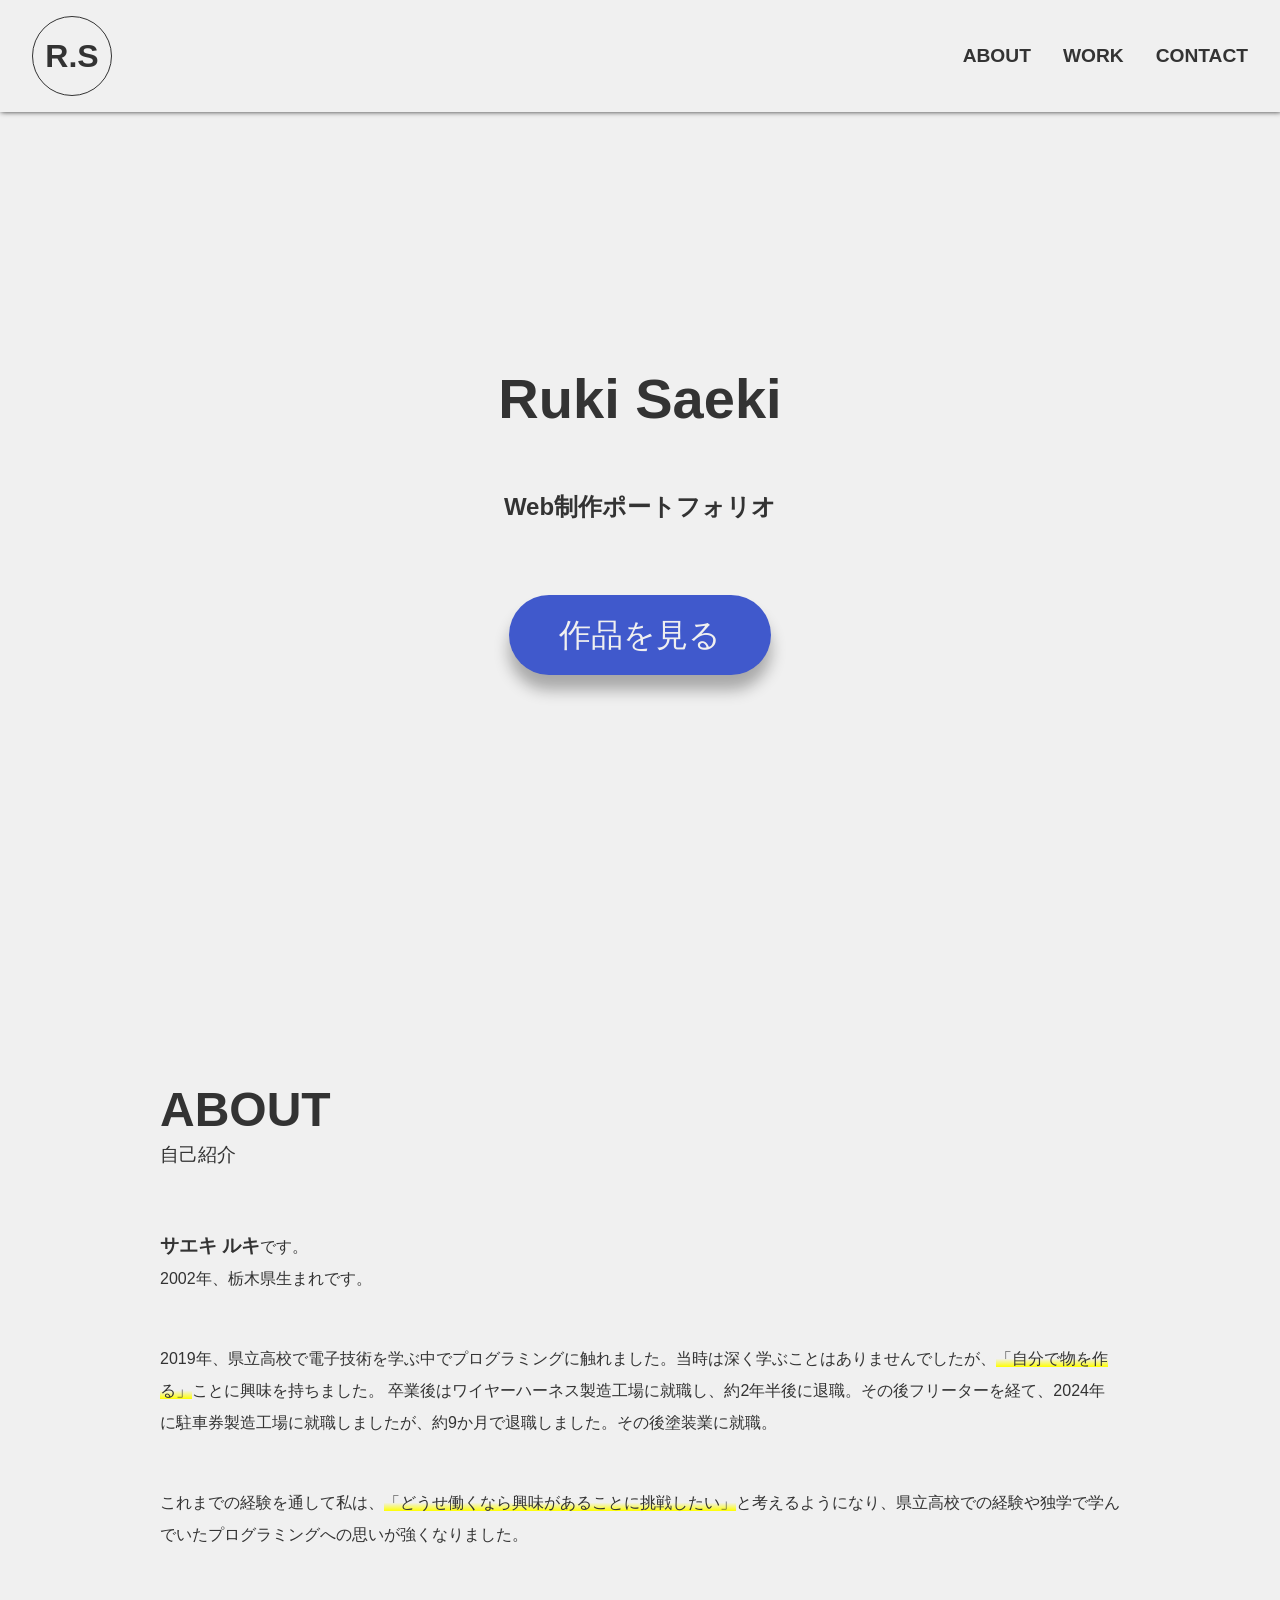
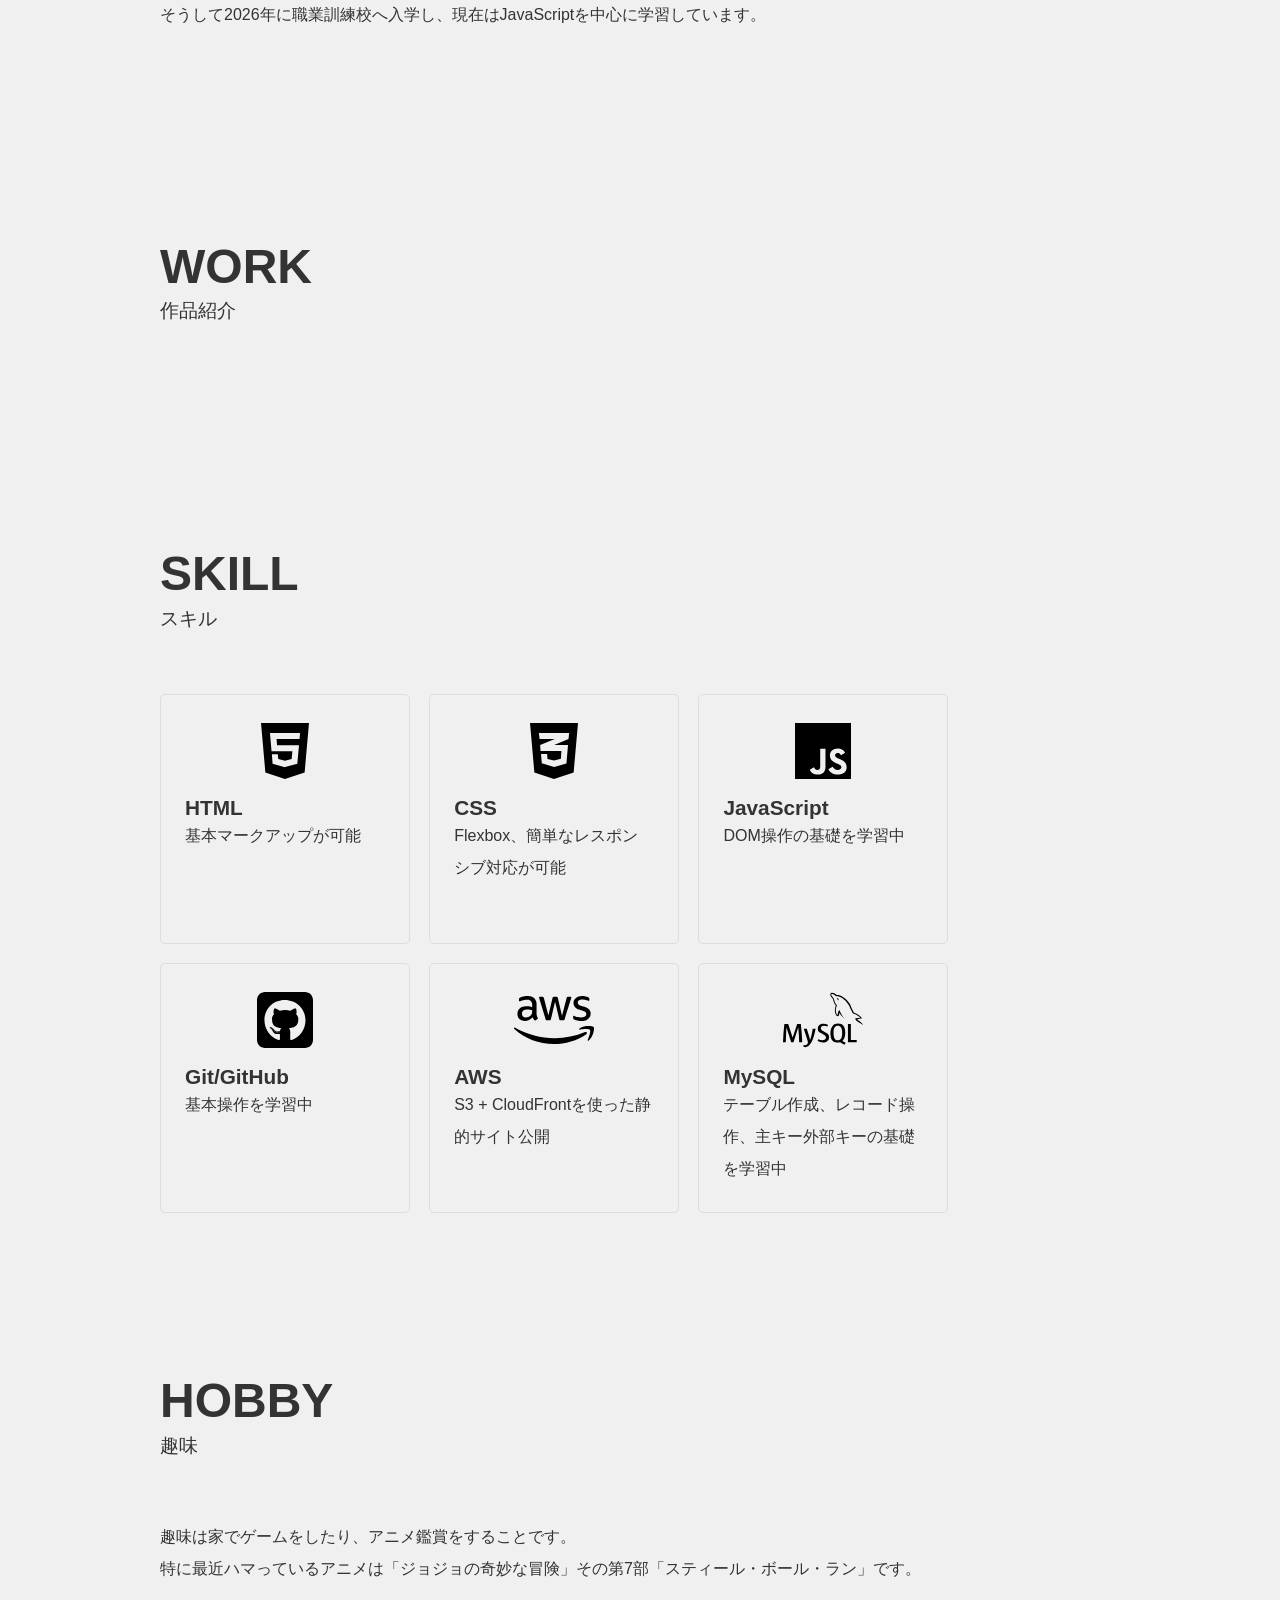
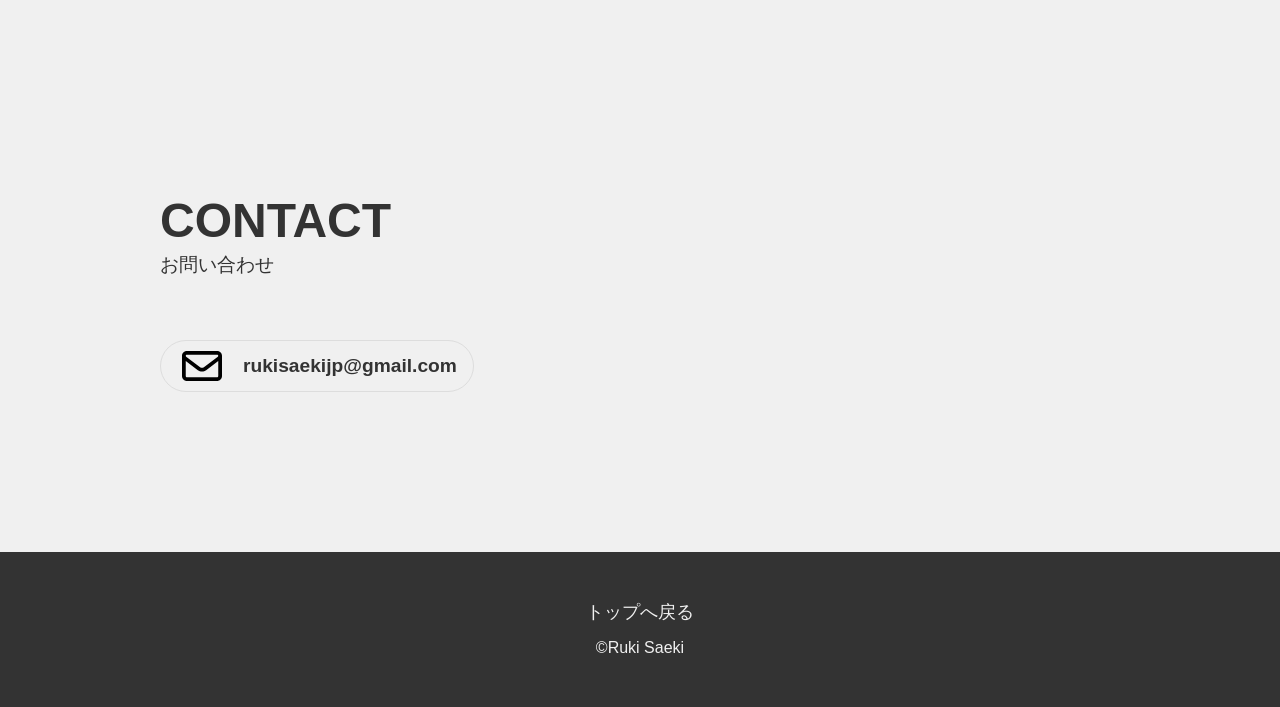
==== index.html @ 20c743d5 "JavaScriptを修正　スライドを新しいコードに書き換え" ====
<!DOCTYPE html>
<html lang="ja">
<head>
    <meta charset="UTF-8">
    <meta name="viewport" content="width=device-width, initial-scale=1.0">
    <meta name="description" content="佐伯瑠希のポートフォリオサイトです。">
    <title>佐伯瑠希 | Ruki Saeki</title>
    <link rel="stylesheet" href="css/normalize.css">
    <link rel="stylesheet" href="css/style.css">
</head>
<body id="home">
    <!-- header start -->
    <header>
        <h1><a href="#home">R.S</a></h1>
        <div class="hamburger">
            <span></span>
            <span></span>
            <span></span>
        </div>
        <ul class="menu">
            <li><a href="#about">ABOUT</a></li>
            <li><a href="#work">WORK</a></li>
            <li><a href="#contact">CONTACT</a></li>
        </ul>
    </header>
     <!-- main start -->
    <main>
        <div class="hero">
            <div class="hero_text">
                <h2>Ruki Saeki</h2>
                <h3>Web制作ポートフォリオ</h3>
                <a href="#work">作品を見る</a>
            </div>
            <div class="hero_img">

            </div>
        </div>
        <div id="about">
            <section class="inview fadeIn_left">
                <div class="section_title">
                    <h2>ABOUT</h2>
                    <h3>自己紹介</h3>
                </div>
                <div class="section_text">
                    <p><span class="name">サエキ ルキ</span>です。<br>2002年、栃木県生まれです。</p>
                    <p>2019年、県立高校で電子技術を学ぶ中でプログラミングに触れました。当時は深く学ぶことはありませんでしたが、<span>「自分で物を作る」</span>ことに興味を持ちました。
                    卒業後はワイヤーハーネス製造工場に就職し、約2年半後に退職。その後フリーターを経て、2024年に駐車券製造工場に就職しましたが、約9か月で退職しました。その後塗装業に就職。</p>
                    <p>これまでの経験を通して私は、<span>「どうせ働くなら興味があることに挑戦したい」</span>と考えるようになり、県立高校での経験や独学で学んでいたプログラミングへの思いが強くなりました。</p>
                    <p>そうして2026年に職業訓練校へ入学し、現在はJavaScriptを中心に学習しています。</p>
                </div>
            </section>
            <section class="inview fadeIn_left">
                <div id="work" class="section_title">
                    <h2>WORK</h2>
                    <h3>作品紹介</h3>
                </div>
                <div class="section_text">
                    <ul class="work">
                        <li>
                            
                        </li>
                    </ul>
                </div>
            </section>
            <section class="inview fadeIn_left">
                <div class="section_title">
                    <h2>SKILL</h2>
                    <h3>スキル</h3>
                </div>  
                <div class="section_text">  
                    <ul class="skill">
                        <li>
                            <div class="skill_img">
                                <svg xmlns="http://www.w3.org/2000/svg" viewBox="0 0 640 640"><!--!Font Awesome Free v7.2.0 by @fontawesome - https://fontawesome.com License - https://fontawesome.com/license/free Copyright 2026 Fonticons, Inc.--><path d="M128 96L162.9 491.8L319.5 544L477.1 491.8L512 96L128 96zM436.2 223.9L252.4 223.9L256.5 273.3L432.1 273.3L418.5 421.7L320.6 448.7L320.6 449L319.5 449L220.8 421.7L214.8 345.9L262.5 345.9L266 384L319.5 398.5L373.2 384L379.2 321.8L212.3 321.8L199.5 176.2L440.6 176.2L436.2 223.9z"/></svg>
                            </div>
                            <h4>HTML</h4>
                            <p>基本マークアップが可能</p>
                        </li>
                        <li>
                            <div class="skill_img">
                                <svg xmlns="http://www.w3.org/2000/svg" viewBox="0 0 640 640"><!--!Font Awesome Free v7.2.0 by @fontawesome - https://fontawesome.com License - https://fontawesome.com/license/free Copyright 2026 Fonticons, Inc.--><path d="M128 96L162.9 491.8L320 544L477.1 491.8L512 96L128 96zM441.1 176L436.3 223.3L321 272.6L320.7 272.7L432.2 272.7L419.4 419.3L321.2 448L222.4 418.8L216 344.9L264.9 344.9L268.1 383.2L320.7 396.5L375.4 381.1L379.1 319.5L212.8 319L212.8 318.9L212.6 319L209 272.7L321.1 226L327.6 223.3L204.7 223.3L198.9 176L441.1 176z"/></svg>
                            </div>
                            <h4>CSS</h4>
                            <p>Flexbox、簡単なレスポンシブ対応が可能</p>
                        </li>
                        <li>
                            <div class="skill_img">
                                <svg xmlns="http://www.w3.org/2000/svg" viewBox="0 0 640 640"><!--!Font Awesome Free v7.2.0 by @fontawesome - https://fontawesome.com License - https://fontawesome.com/license/free Copyright 2026 Fonticons, Inc.--><path d="M96 96L96 544L544 544L544 96L96 96zM339.8 445.4C339.8 489 314.2 508.9 276.9 508.9C243.2 508.9 223.7 491.5 213.7 470.4L248 449.7C254.6 461.4 260.6 471.3 275.1 471.3C288.9 471.3 297.7 465.9 297.7 444.8L297.7 301.7L339.8 301.7L339.8 445.4zM439.4 508.9C400.3 508.9 375 490.3 362.7 465.9L397 446.1C406 460.8 417.8 471.7 438.5 471.7C455.9 471.7 467.1 463 467.1 450.9C467.1 436.5 455.7 431.4 436.4 422.9L425.9 418.4C395.5 405.5 375.4 389.2 375.4 354.9C375.4 323.3 399.5 299.3 437 299.3C463.8 299.3 483 308.6 496.8 333L464 354C456.8 341.1 449 336 436.9 336C424.6 336 416.8 343.8 416.8 354C416.8 366.6 424.6 371.7 442.7 379.6L453.2 384.1C489 399.4 509.1 415.1 509.1 450.3C509.1 488.1 479.3 508.9 439.4 508.9z"/></svg>
                            </div>
                            <h4>JavaScript</h4>
                            <p>DOM操作の基礎を学習中</p>
                        </li>
                        <li>
                            <div class="skill_img">
                                <svg xmlns="http://www.w3.org/2000/svg" viewBox="0 0 640 640"><!--!Font Awesome Free v7.2.0 by @fontawesome - https://fontawesome.com License - https://fontawesome.com/license/free Copyright 2026 Fonticons, Inc.--><path d="M544 160C544 124.7 515.3 96 480 96L160 96C124.7 96 96 124.7 96 160L96 480C96 515.3 124.7 544 160 544L480 544C515.3 544 544 515.3 544 480L544 160zM361.8 471.7C361.8 469.9 361.8 465.7 361.9 460.1C362 448.7 362 431.3 362 416.4C362 400.8 356.8 390.9 350.7 385.7C387.7 381.6 426.7 376.5 426.7 312.6C426.7 294.4 420.2 285.3 409.6 273.6C411.3 269.3 417 251.6 407.9 228.6C394 224.3 362.2 246.5 362.2 246.5C335.6 239 305.6 239 279 246.5C279 246.5 247.2 224.3 233.3 228.6C224.2 251.5 229.8 269.2 231.6 273.6C221 285.3 216 294.4 216 312.6C216 376.2 253.3 381.6 290.3 385.7C285.5 390 281.2 397.4 279.7 408C270.2 412.3 245.9 419.7 231.4 394.1C222.3 378.3 205.9 377 205.9 377C189.7 376.8 204.8 387.2 204.8 387.2C215.6 392.2 223.2 411.4 223.2 411.4C232.9 441.1 279.3 431.1 279.3 431.1C279.3 440.1 279.4 452.8 279.4 461.7C279.4 466.5 279.5 470.3 279.5 471.7C279.5 476 276.5 481.2 268 479.7C202 457.6 155.8 394.8 155.8 321.4C155.8 229.6 226 159.9 317.8 159.9C409.6 159.9 484 229.6 484 321.4C484.1 394.8 439.3 457.7 373.3 479.7C364.9 481.2 361.8 476 361.8 471.7zM271.3 416.9C271.1 415.4 272.4 414.1 274.3 413.7C276.2 413.5 278 414.3 278.2 415.6C278.5 416.9 277.2 418.2 275.2 418.6C273.3 419 271.5 418.2 271.3 416.9zM262.2 420.1C260 420.3 258.5 419.2 258.5 417.7C258.5 416.4 260 415.3 262 415.3C263.9 415.1 265.7 416.2 265.7 417.7C265.7 419 264.2 420.1 262.2 420.1zM247.9 417.9C246 417.5 244.7 416 245.1 414.7C245.5 413.4 247.5 412.8 249.2 413.2C251.2 413.8 252.5 415.3 252 416.6C251.6 417.9 249.6 418.5 247.9 417.9zM235.4 410.6C233.9 409.3 233.5 407.4 234.5 406.5C235.4 405.4 237.3 405.6 238.8 407.1C240.1 408.4 240.6 410.4 239.7 411.2C238.8 412.3 236.9 412.1 235.4 410.6zM226.9 400.6C225.8 399.1 225.8 397.4 226.9 396.7C228 395.8 229.7 396.5 230.6 398C231.7 399.5 231.7 401.3 230.6 402.1C229.7 402.7 228 402.1 226.9 400.6zM220.6 391.8C219.5 390.5 219.3 389 220.2 388.3C221.1 387.4 222.6 387.9 223.7 388.9C224.8 390.2 225 391.7 224.1 392.4C223.2 393.3 221.7 392.8 220.6 391.8zM214.6 385.4C213.3 384.8 212.7 383.7 213.1 382.8C213.5 382.2 214.6 381.9 215.9 382.4C217.2 383.1 217.8 384.2 217.4 385C217 385.9 215.7 386.1 214.6 385.4z"/></svg>
                            </div>
                            <h4>Git/GitHub</h4>
                            <p>基本操作を学習中</p>
                        </li>
                        <li>
                            <div class="skill_img">
                                <svg xmlns="http://www.w3.org/2000/svg" viewBox="0 0 640 640"><!--!Font Awesome Free v7.2.0 by @fontawesome - https://fontawesome.com License - https://fontawesome.com/license/free Copyright 2026 Fonticons, Inc.--><path d="M180.4 267C179.7 289.6 191 299.7 191.3 306C191.2 307.3 190.7 308.5 190 309.6C189.3 310.7 188.3 311.6 187.2 312.2L174.4 321.2C172.7 322.4 170.8 323 168.8 323.1C168.4 323.1 160.6 324.9 148.3 297.5C140.8 306.9 131.3 314.4 120.4 319.5C109.5 324.6 97.7 327.2 85.7 327C69.4 327.9 25.3 317.8 27.6 270.8C26 232.5 61.7 208.7 98.5 210.8C105.6 210.8 120.1 211.2 145.5 217.1L145.5 201.5C148.2 175 130.8 154.5 100.7 157.6C98.3 157.6 81.3 157.1 54.9 167.7C47.5 171.1 46.6 170.5 44.1 170.5C36.7 170.5 39.7 149 41.2 146.3C46.4 139.9 77.1 127.9 107.1 128.1C127.2 126.3 147.2 132.5 162.8 145.4C169.1 152.5 174 160.8 177 169.8C180 178.8 181.2 188.3 180.5 197.8L180.5 267.1zM94 299.4C126.4 298.9 140.2 279.4 143.3 268.9C145.8 258.8 145.4 252.5 145.4 241.5C135.7 239.2 121.8 236.6 105.8 236.6C90.6 235.5 63 242.2 64.1 268.9C62.9 285.7 75.2 300.3 94.1 299.4zM264.9 322.5C257 323.2 253.4 317.6 252.2 312.1L202.4 147.4C201.4 144.6 200.8 141.8 200.5 138.8C200.3 137.6 200.6 136.4 201.3 135.4C202 134.4 203.1 133.8 204.3 133.6C204.5 133.6 202.2 133.6 226.5 133.6C235.3 132.7 238.1 139.6 239.1 144L274.9 284.8L308.1 144C308.6 140.8 311 132.9 320.9 133.8L338.1 133.8C340.3 133.6 349.2 133.3 350.8 144.2L384.1 286.7L421 144.1C421.5 141.9 423.7 132.7 433.7 133.7L453.4 133.7C454.3 133.6 459.6 132.9 458.7 142.3C458.3 144.1 462.1 131.6 405.9 312.2C404.8 317.7 401.1 323.3 393.2 322.6L374.5 322.6C363.6 323.8 362 312.9 361.8 311.9L328.6 174.8L295.8 311.8C295.6 312.9 294.1 323.7 283.1 322.5L264.8 322.5L264.8 322.5zM538.4 328.1C532.5 328.1 504.5 327.8 481 315.8C478.7 314.8 476.7 313.2 475.3 311C473.9 308.8 473.2 306.4 473.2 303.9L473.2 293.2C473.2 284.7 479.4 286.3 482 287.3C492 291.4 498.5 294.4 510.8 296.9C547.5 304.4 563.6 294.6 567.5 292.4C580.7 284.6 581.7 266.7 572.8 257.5C562.3 248.7 557.3 248.4 519.7 236.5C515.1 235.2 476 222.9 475.9 184.1C475.3 155.9 500.9 127.9 545.4 128.1C558.1 128.1 591.8 132.2 601 143.7C602.4 145.8 603 148.3 602.9 150.7L602.9 160.8C602.9 165.2 601.3 167.5 598 167.5C590.3 166.6 576.6 156.3 548.8 156.7C541.9 156.3 508.9 157.6 510.4 181.7C510 200.7 537 207.8 540.1 208.6C576.6 219.6 588.7 221.4 603.2 238.2C620.3 260.4 611.1 286.5 607.5 293.6C588.4 331.1 539.1 328 538.2 328zM578.6 433C508.6 484.7 406.9 512.2 320.1 512.2C203 513 89.8 469.9 2.8 391.5C-3.7 385.6 2 377.5 10 382C106.5 437.2 215.7 466.2 326.9 466.1C409.9 465.7 492 448.8 568.5 416.6C580.3 411.6 590.3 424.4 578.6 433zM607.8 399.7C598.8 388.2 548.5 394.3 526 397C519.2 397.8 518.1 391.9 524.2 387.5C564.3 359.3 630.1 367.4 637.6 376.9C645.1 386.4 635.5 452.3 598 483.8C592.2 488.7 586.7 486.1 589.3 479.7C597.7 458.4 616.7 411.2 607.7 399.7z"/></svg>
                            </div>
                            <h4>AWS</h4>
                            <p>S3 + CloudFrontを使った静的サイト公開</p>
                        </li>
                        <li>
                            <div class="skill_img">
                                <svg role="img" viewBox="0 0 24 24" xmlns="http://www.w3.org/2000/svg"><title>MySQL</title><path d="M16.405 5.501c-.115 0-.193.014-.274.033v.013h.014c.054.104.146.18.214.273.054.107.1.214.154.32l.014-.015c.094-.066.14-.172.14-.333-.04-.047-.046-.094-.08-.14-.04-.067-.126-.1-.18-.153zM5.77 18.695h-.927a50.854 50.854 0 00-.27-4.41h-.008l-1.41 4.41H2.45l-1.4-4.41h-.01a72.892 72.892 0 00-.195 4.41H0c.055-1.966.192-3.81.41-5.53h1.15l1.335 4.064h.008l1.347-4.064h1.095c.242 2.015.384 3.86.428 5.53zm4.017-4.08c-.378 2.045-.876 3.533-1.492 4.46-.482.716-1.01 1.073-1.583 1.073-.153 0-.34-.046-.566-.138v-.494c.11.017.24.026.386.026.268 0 .483-.075.647-.222.197-.18.295-.382.295-.605 0-.155-.077-.47-.23-.944L6.23 14.615h.91l.727 2.36c.164.536.233.91.205 1.123.4-1.064.678-2.227.835-3.483zm12.325 4.08h-2.63v-5.53h.885v4.85h1.745zm-3.32.135l-1.016-.5c.09-.076.177-.158.255-.25.433-.506.648-1.258.648-2.253 0-1.83-.718-2.746-2.155-2.746-.704 0-1.254.232-1.65.697-.43.508-.646 1.256-.646 2.245 0 .972.19 1.686.574 2.14.35.41.877.615 1.583.615.264 0 .506-.033.725-.098l1.325.772.36-.622zM15.5 17.588c-.225-.36-.337-.94-.337-1.736 0-1.393.424-2.09 1.27-2.09.443 0 .77.167.977.5.224.362.336.936.336 1.723 0 1.404-.424 2.108-1.27 2.108-.445 0-.77-.167-.978-.5zm-1.658-.425c0 .47-.172.856-.516 1.156-.344.3-.803.45-1.384.45-.543 0-1.064-.172-1.573-.515l.237-.476c.438.22.833.328 1.19.328.332 0 .593-.073.783-.22a.754.754 0 00.3-.615c0-.33-.23-.61-.648-.845-.388-.213-1.163-.657-1.163-.657-.422-.307-.632-.636-.632-1.177 0-.45.157-.81.47-1.085.315-.278.72-.415 1.22-.415.512 0 .98.136 1.4.41l-.213.476a2.726 2.726 0 00-1.064-.23c-.283 0-.502.068-.654.206a.685.685 0 00-.248.524c0 .328.234.61.666.85.393.215 1.187.67 1.187.67.433.305.648.63.648 1.168zm9.382-5.852c-.535-.014-.95.04-1.297.188-.1.04-.26.04-.274.167.055.053.063.14.11.214.08.134.218.313.346.407.14.11.28.216.427.31.26.16.555.255.81.416.145.094.293.213.44.313.073.05.12.14.214.172v-.02c-.046-.06-.06-.147-.105-.214-.067-.067-.134-.127-.2-.193a3.223 3.223 0 00-.695-.675c-.214-.146-.682-.35-.77-.595l-.013-.014c.146-.013.32-.066.46-.106.227-.06.435-.047.67-.106.106-.027.213-.06.32-.094v-.06c-.12-.12-.21-.283-.334-.395a8.867 8.867 0 00-1.104-.823c-.21-.134-.476-.22-.697-.334-.08-.04-.214-.06-.26-.127-.12-.146-.19-.34-.275-.514a17.69 17.69 0 01-.547-1.163c-.12-.262-.193-.523-.34-.763-.69-1.137-1.437-1.826-2.586-2.5-.247-.14-.543-.2-.856-.274-.167-.008-.334-.02-.5-.027-.11-.047-.216-.174-.31-.235-.38-.24-1.364-.76-1.644-.072-.18.434.267.862.422 1.082.115.153.26.328.34.5.047.116.06.235.107.356.106.294.207.622.347.897.073.14.153.287.247.413.054.073.146.107.167.227-.094.136-.1.334-.154.5-.24.757-.146 1.693.194 2.25.107.166.362.534.703.393.3-.12.234-.5.32-.835.02-.08.007-.133.048-.187v.015c.094.188.188.367.274.555.206.328.566.668.867.895.16.12.287.328.487.402v-.02h-.015c-.043-.058-.1-.086-.154-.133a3.445 3.445 0 01-.35-.4 8.76 8.76 0 01-.747-1.218c-.11-.21-.202-.436-.29-.643-.04-.08-.04-.2-.107-.24-.1.146-.247.273-.32.453-.127.288-.14.642-.188 1.01-.027.007-.014 0-.027.014-.214-.052-.287-.274-.367-.46-.2-.475-.233-1.238-.06-1.785.047-.14.247-.582.167-.716-.042-.127-.174-.2-.247-.303a2.478 2.478 0 01-.24-.427c-.16-.374-.24-.788-.414-1.162-.08-.173-.22-.354-.334-.513-.127-.18-.267-.307-.368-.52-.033-.073-.08-.194-.027-.274.014-.054.042-.075.094-.09.088-.072.335.022.422.062.247.1.455.194.662.334.094.066.195.193.315.226h.14c.214.047.455.014.655.073.355.114.675.28.962.46a5.953 5.953 0 012.085 2.286c.08.154.115.295.188.455.14.33.313.663.455.982.14.315.275.636.476.897.1.14.502.213.682.286.133.06.34.115.46.188.23.14.454.3.67.454.11.076.443.243.463.378z"/></svg>
                            </div>
                            <h4>MySQL</h4>
                            <p>テーブル作成、レコード操作、主キー外部キーの基礎を学習中</p>
                        </li>
                    </ul>
                </div>
            </section>
            <section class="inview fadeIn_left">
                <div class="section_title">
                    <h2>HOBBY</h2>
                    <h3>趣味</h3>
                </div>
                <div class="section_text">
                    <p>趣味は家でゲームをしたり、アニメ鑑賞をすることです。<br>
                    特に最近ハマっているアニメは「ジョジョの奇妙な冒険」その第7部「スティール・ボール・ラン」です。
                    </p>
                </div>
            </section>
        </div>
        <div id="contact">
            <section class="inview fadeIn_left">
                <div class="section_title">
                    <h2>CONTACT</h2>
                    <h3>お問い合わせ</h3>
                </div>
                <div class="section_text">
                    <ul class="contact">
                        <li class="contact_mail">
                            <a href="https://mail.google.com/mail/?view=cm&to=rukisaekijp@gmail.com" target="_blank" rel="noopener noreferrer">
                                <svg xmlns="http://www.w3.org/2000/svg" viewBox="0 0 640 640"><!--!Font Awesome Free v7.2.0 by @fontawesome - https://fontawesome.com License - https://fontawesome.com/license/free Copyright 2026 Fonticons, Inc.--><path d="M125.4 128C91.5 128 64 155.5 64 189.4C64 190.3 64 191.1 64.1 192L64 192L64 448C64 483.3 92.7 512 128 512L512 512C547.3 512 576 483.3 576 448L576 192L575.9 192C575.9 191.1 576 190.3 576 189.4C576 155.5 548.5 128 514.6 128L125.4 128zM528 256.3L528 448C528 456.8 520.8 464 512 464L128 464C119.2 464 112 456.8 112 448L112 256.3L266.8 373.7C298.2 397.6 341.7 397.6 373.2 373.7L528 256.3zM112 189.4C112 182 118 176 125.4 176L514.6 176C522 176 528 182 528 189.4C528 193.6 526 197.6 522.7 200.1L344.2 335.5C329.9 346.3 310.1 346.3 295.8 335.5L117.3 200.1C114 197.6 112 193.6 112 189.4z"/></svg>
                                <p>rukisaekijp@gmail.com</p>
                            </a>
                        </li>
                    </ul>
                </div>
            </section>
        </div>
    </main>
     <!-- footer start -->
    <footer>
        <a href="#home">トップへ戻る</a>
        <p>&copy;Ruki Saeki</p>
    </footer>
    <script
    src="https://code.jquery.com/jquery-3.7.1.min.js"
    integrity="sha256-/JqT3SQfawRcv/BIHPThkBvs0OEvtFFmqPF/lYI/Cxo="
    crossorigin="anonymous"></script>
    <script>
        const targets = document.querySelectorAll('.inview');

        const observer = new IntersectionObserver((entries) => {
            entries.forEach(entry => {
                if (entry.isIntersecting) {
                    entry.target.classList.add('is-show');
                }
            });
        });

targets.forEach(target => observer.observe(target));

        $(function(){
            $(".hamburger").on("click", function() {
                $("body").toggleClass("no-scroll");
                $(".hamburger").toggleClass("active");
                $(".menu").toggleClass("open");
            });
        })
        $(function(){
            $(document).on("click", function(e) {
                if (!$(e.target).closest(".menu, .hamburger").length) {
                    $(".menu").removeClass("open");
                    $(".hamburger").removeClass("active")
                    $("body").removeClass("no-scroll");
                }
            })
        })
    </script>
</body>
</html>
---- css/style.css ----
@charset "utf-8";

/* global */
* {
    margin: 0;
    padding: 0;
    box-sizing: border-box;
}

html {
    font-size: 16px; 
    scroll-behavior: smooth;
}

body {
    font-family: "Helvetica Neue",
    Arial,
    "Hiragino Kaku Gothic ProN",
    "Hiragino Sans",
    "Noto Sans JP",
    sans-serif;
    background-color: #f0f0f0;
}
body.no-scroll {
    overflow: hidden;
}

/* header */
header {
    padding: 1rem 2rem;
    display: flex;
    justify-content: space-between;
    align-items: center;
    box-shadow: 1px 0 5px #333;
    background-color: #f0f0f0;
}

/* header-logo */
header h1 {
    width: 80px;
    height: 80px;
    margin: 0;
    border: 1px solid #333;
    border-radius: 50px;
    overflow: hidden;
}

header h1 a {
    height: 100%;
    display: flex;
    justify-content: center;
    align-items: center;
    text-decoration: none;
    color: #333;
    transition: 0.3s;
}

header h1 a:hover {
    opacity: 0.6;
}

/* menu */
.menu {
    display: flex;
    gap: 2rem;
    list-style-type: none;
    transition: 0.3s;
}

.menu li a {
    font-size: 1.2rem;
    font-weight: bold;
    text-decoration: none;
    color: #333;
    transition: 0.3s;
}

/* hamburger */
.hamburger {
    position: fixed;
    top: 10px;
    right: 25px;
    z-index: 30;
    cursor: pointer;
    display: none;
    width: 50px;
    height: 50px;
    border: 1px solid #ddd;
    border-radius: 10px;
}

.hamburger span {
    width: 30px;
    height: 3px;
    background-color: #9b9b9b;
    position: absolute;
    left: 10px;
    transition: all 0.3s;
}

.hamburger span:nth-of-type(1) {
    top: 14px;
}
.hamburger span:nth-of-type(2) {
    top: 22px;
}
.hamburger span:nth-of-type(3) {
    top: 30px;
}

.hamburger.active span:nth-of-type(1) {
    top: 22px;
    transform: rotate(-45deg);
}
.hamburger.active span:nth-of-type(2) {
    opacity: 0;
}
.hamburger.active span:nth-of-type(3) {
    top: 22px;
    transform: rotate(45deg);
}

/* menu open */
.menu.open {
    transform: translateX(0);
}
.menu.open li {
    display: flex;
    justify-content: center;
    align-items: center;
}
.menu.open li a{
    font-size: 3rem;
}

/* header レスポンシブ */
@media (max-width: 780px) {
    header {
        padding: 0.6rem 1.6rem;
    }
    header h1 {
        width: 50px;
        height: 50px;
    }
    header h1 a {
        font-size: 1.5rem;
    }
    .menu {
        position: fixed;
        top: 0;
        right: 0;
        width: 70%;
        height: 100vh;
        background-color: #f0f0f0;
        transform: translateX(100%);
        transition: transform 0.3s;
        display: flex;
        flex-direction: column;
        justify-content: center;
        align-items: center;
        gap: 5rem;
    }
    .menu.open {
        transform: translateX(0);
    }
}

@media (max-width: 780px) {
    .hamburger {
        display: flex;
    }
}

@media (hover: hover) {
    .menu li a:hover {
        opacity: 0.6;
    }
}
/* footer */
footer {
    display: flex;
    flex-direction: column;
    justify-content: center;
    align-items: center;
    gap: 1rem;
    padding: 50px;
    background-color: #333;
    color: #f0f0f0;
}

footer a {
    text-decoration: none;
    font-size: 1.1rem;
    color: #f0f0f0;
    transition: 0.3s;
}

@media (hover: hover) {
    footer p a:hover {
        opacity: 0.6;
    }
}
/* main */

/* hero */
.hero {
    display: flex;
    justify-content: center;
    align-items: center;
    height: 90vh;
    font-size: 2rem;
    line-height: 5rem;
    color: #333;
}

.hero_text {
    text-align: center;
}

.hero h2 {
    font-size: 3.5rem;
    padding-bottom: 10%;
}

.hero h3 {
    font-size: 1.5rem;
}

.hero p {
    border: 1px solid #333;
    border-radius: 50px;
    display: flex;
    justify-content: center;
    align-items: center;
    text-align: center;
    margin-top: 3rem;
    transition: 0.3s;
}

.hero p:hover {
    opacity: 0.6;
    transform: translateY(10%);
}

.hero_text a {
    display: inline-block;
    text-decoration: none;
    background-color: #4059cc;
    color: #f0f0f0;
    margin-top: 3rem;
    padding: 0 50px;
    border-radius: 50px;
    box-shadow: 0 15px 15px rgba(0, 0, 0, 0.3);
    transition: 0.3s;
}

.hero_text a:hover {
    opacity: 0.6;
}
/* hero レスポンシブ */
@media (max-width: 780px) {
    .hero {
        font-size: 1rem;
    }
}

/* section */
main section {
    background-color: #f0f0f0;
    color: #333;
    padding-bottom: 10rem;
    display: flex;
    flex-direction: column;
    align-items: center;
}

main #about section:first-of-type {
    padding-top: 10rem;
}

.section_title {
    display: flex;
    flex-direction: column;
    justify-content: center;
    align-items: left;
    font-size: 2rem;
    gap: 0.4rem;
    width: 75%;
}

main section h3 {
    margin-bottom: 1rem;
    font-size: 1.2rem;
    font-weight: normal;
}

.section_text {
    width: 75%;
    margin-top: 3rem;
}

.section_text p {
    font-size: 1rem;
    font-weight: 300;
    line-height: 2rem;
    margin: 0 auto 3rem;
}

.section_text span {
    background: linear-gradient(transparent 50%, yellow);
}

.section_text p .name {
    background: none;
    font-weight: bold;
    font-size: 1.2rem;
}

.section_text ul {
    list-style-type: none;
}

/* section レスポンシブ */
@media (max-width: 780px) {
    main section {
        padding: 2.5rem 2rem;
    }
    .section_title {
        align-items: center;
    }
    .section_title .contact {
        font-size: 2.4rem;
    }
    .section_text {
        width: 90%;
    }
    .section_text li {
        flex-wrap: wrap;
    }
}

/* skill */
.skill {
    display: flex;
    flex-direction: row;
    flex-wrap: wrap;
    width: 100%;
    gap: 1.2rem;
}

.skill li {
    width: 250px;
    height: 250px;
    font-size: 1.3rem;
    border-radius: 5px;
    padding: 1rem 1.5rem;
    border: 1px solid #ddd;
    transition: 0.3s;
}

.skill li:hover {
    scale: 110%;
}

.skill_img {
    width: 100%;
    text-align: center;
}

.skill_img svg {
    width: 80px;
    height: 80px;
}

/* skill レスポンシブ */
@media (max-width: 780px) {
    .skill {
        justify-content: center;
    }
    .skill li {
        width: 250px;
        height: 230px;
        font-size: 1rem;
    }
    .skill_img svg {
        width: 60px;
        height: 60px;
    }
}

/* fadeIn */
.fadeIn_left {
    opacity: 0;
    transform: translate(-10%, 0);
    transition: 2s;
}

.fadeIn_left.is-show {
    transform: translate(0, 0);
    opacity: 1;
}

/* contact */
.contact {
    display: flex;
    justify-content: left;
    align-items: center;
}

.contact_mail {
    border: 1px solid #ddd;
    border-radius: 50px;
    overflow: hidden;
    transition: 0.3s;
}


.contact a {
    display: flex;
    justify-content: center;
    align-items: center;
    width: 100%;
    height: 100%;
    padding: 0 1rem;
    text-decoration: none;
}

.contact svg {
    width: 50px;
    height: auto;
}

.contact p {
    margin: 0;
    margin-left: 1rem;
    color: #333;
    font-size: 1.2rem;
    font-weight: bold;
}
/*contact レスポンシブ */
@media (max-width:780px) {
    .contact {
        justify-content: center;
    }
}
@media (hover: hover) {
    .contact_mail:hover {
        transform: scale(105%);
        opacity: 0.6;
    }
}
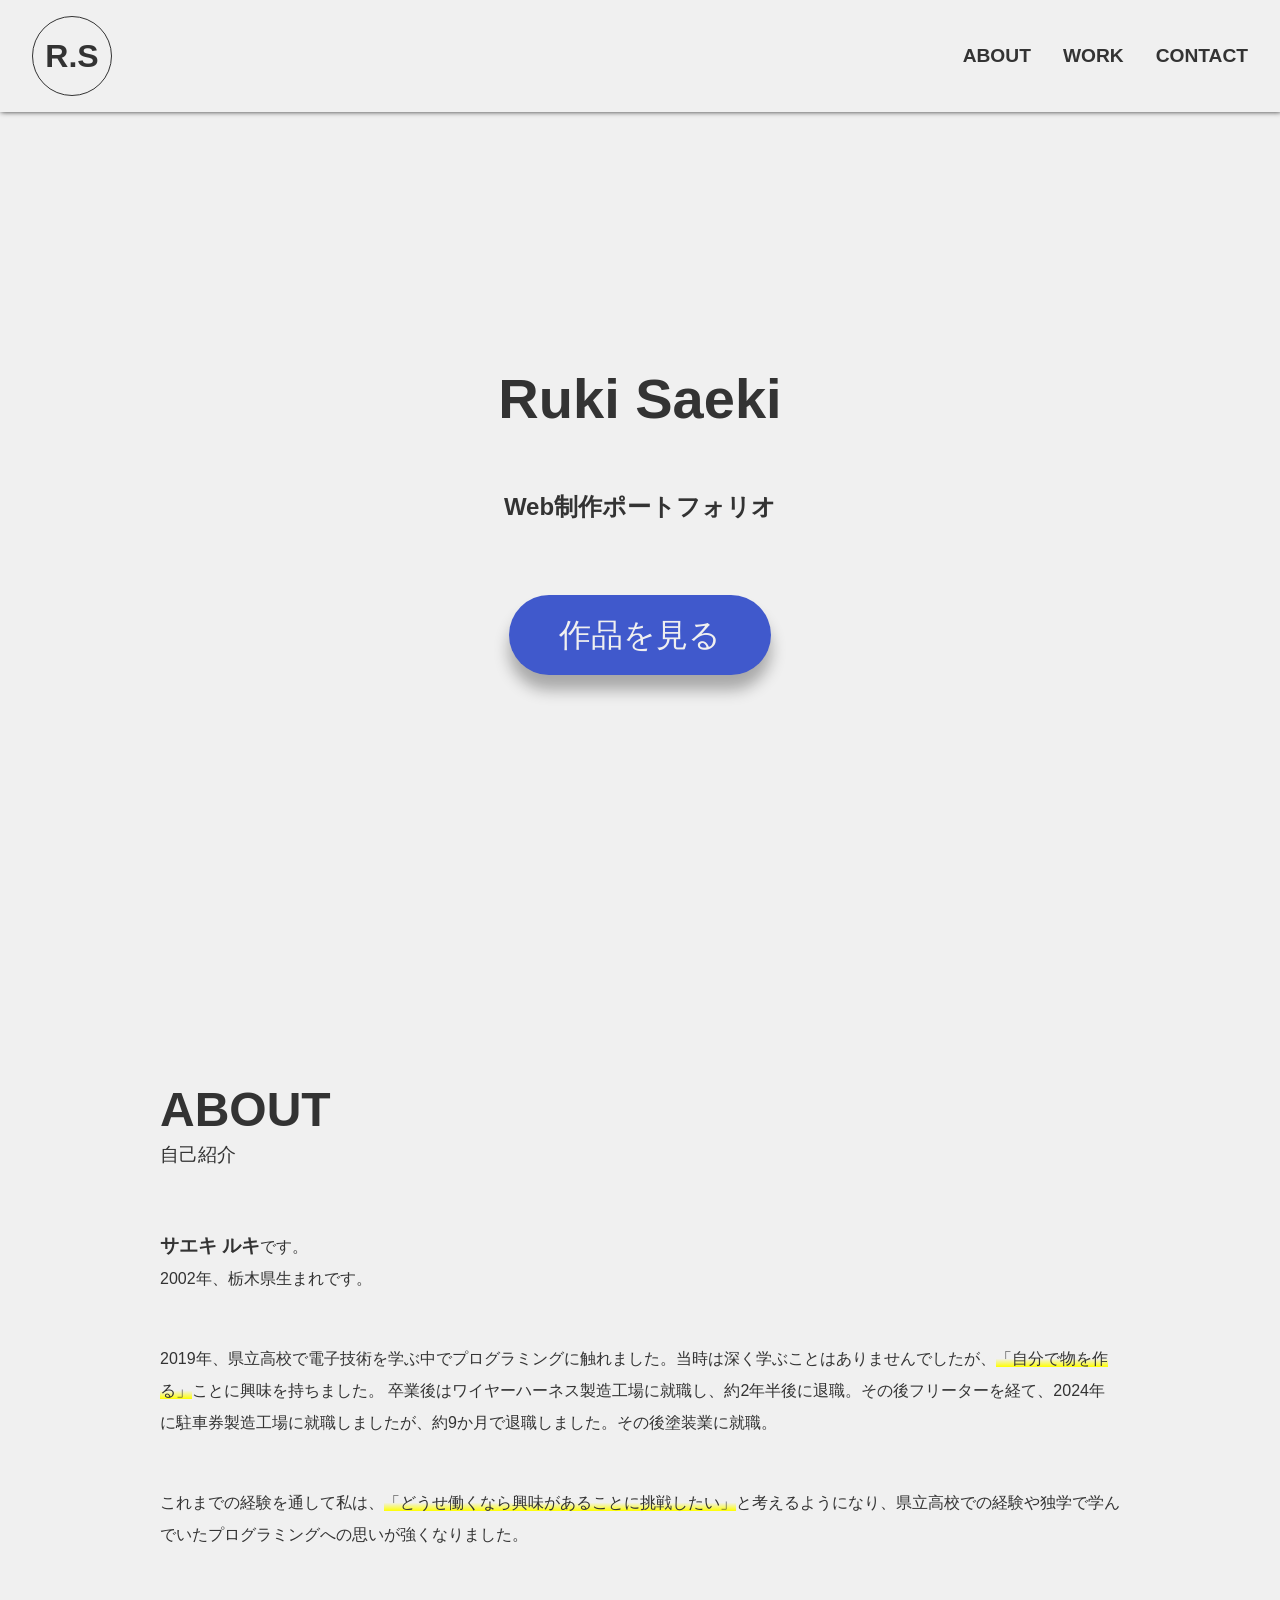
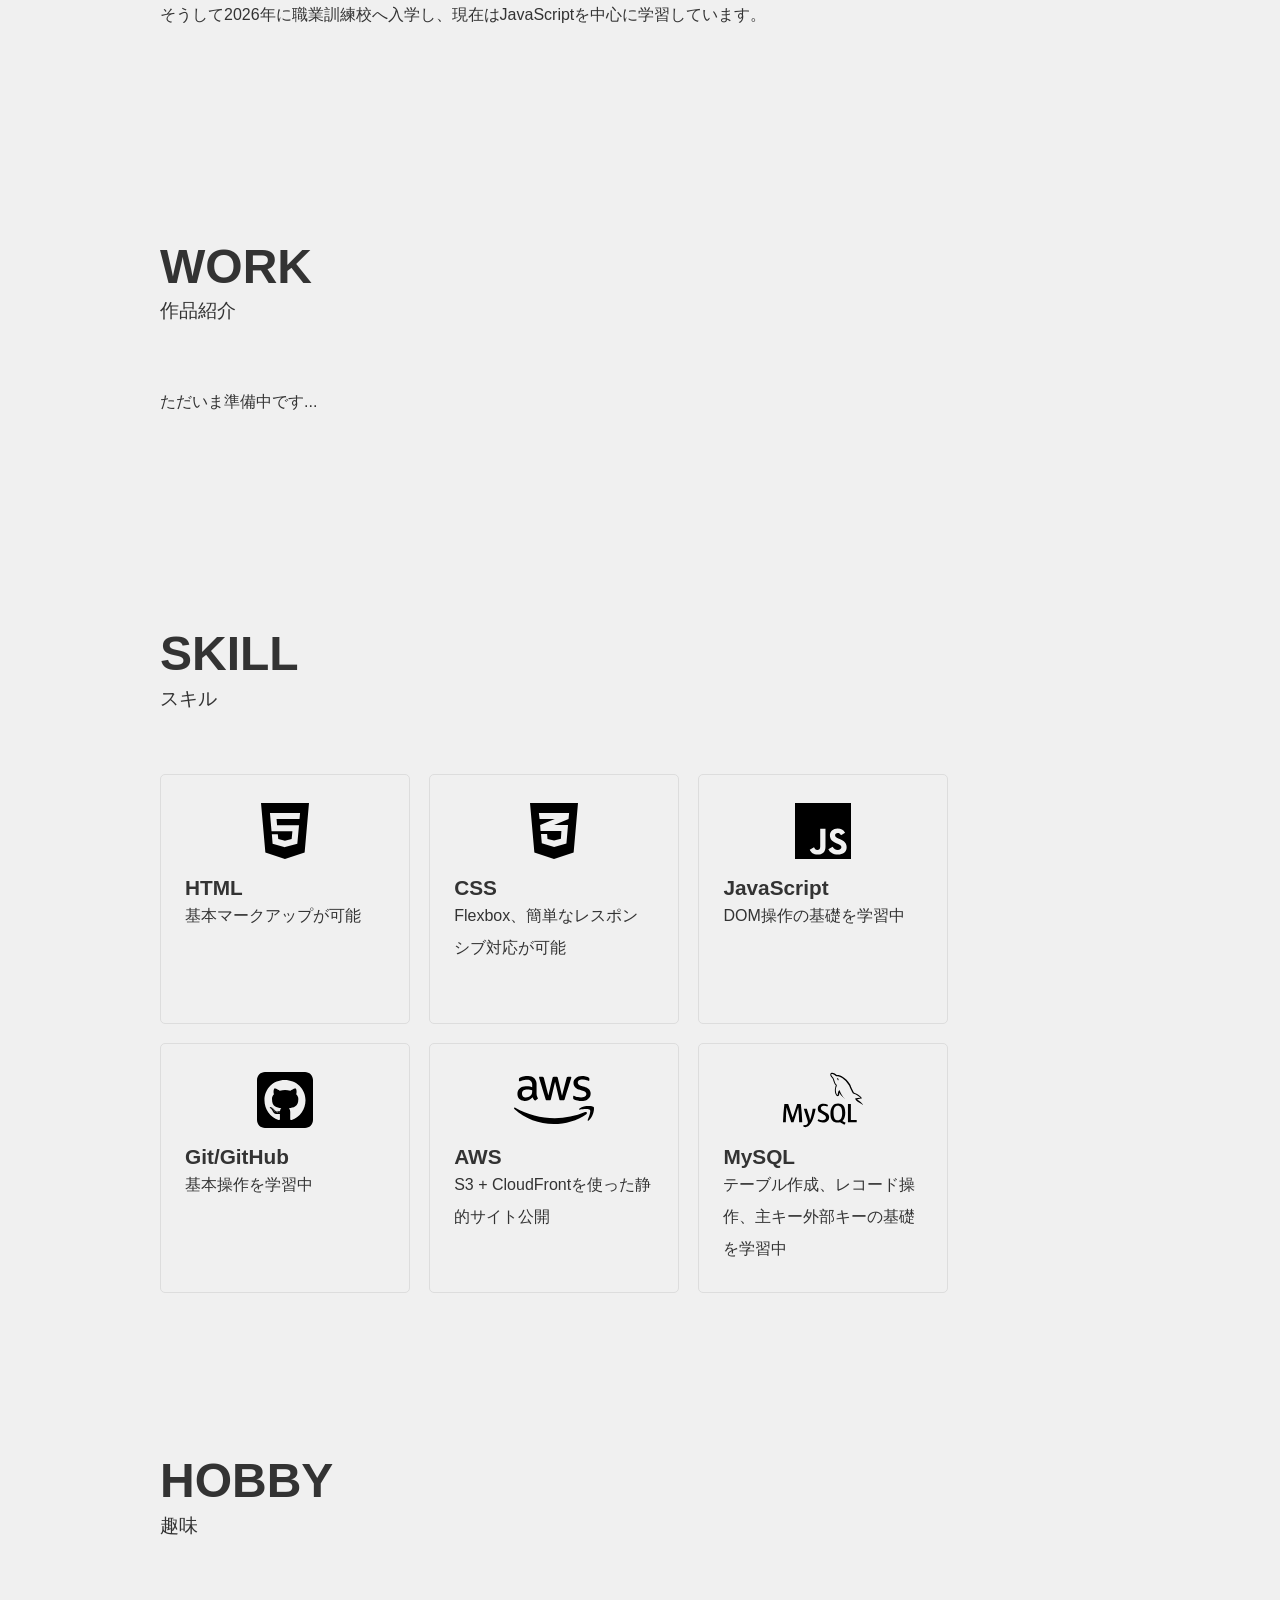
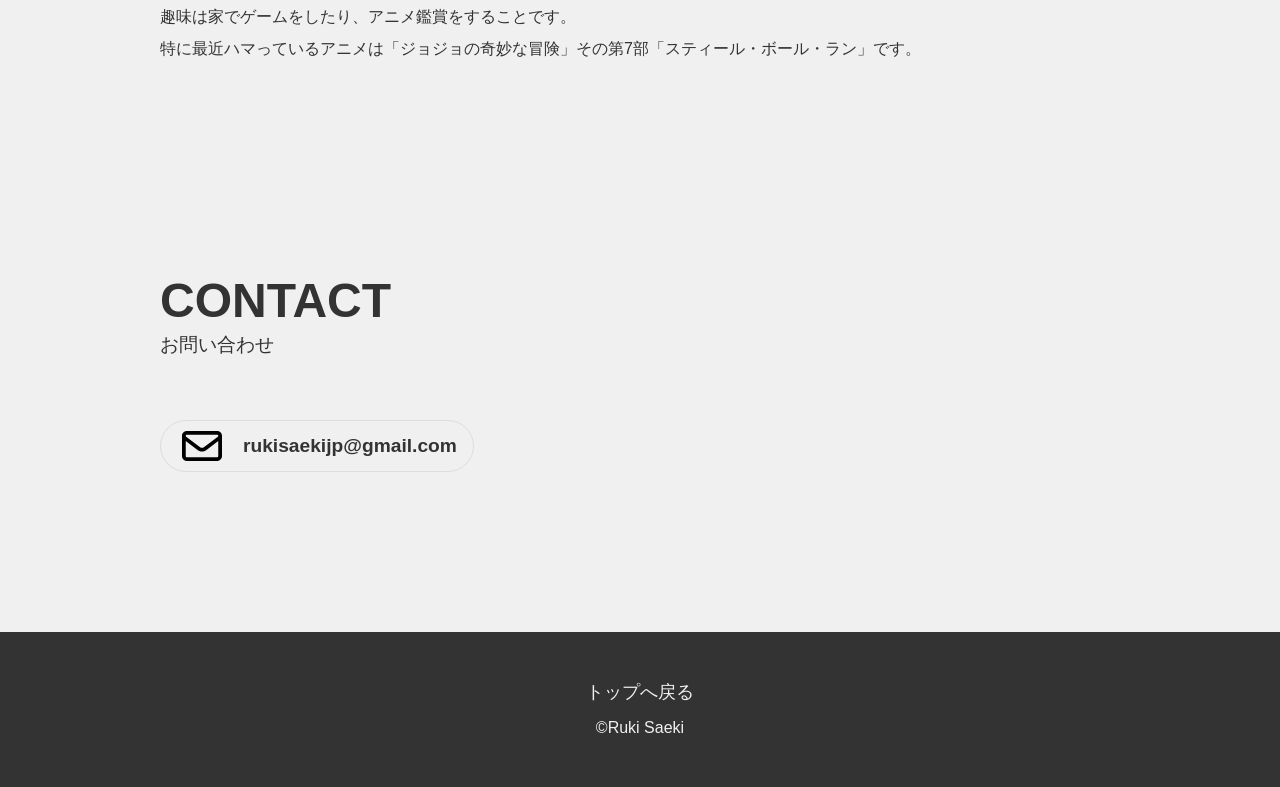
==== commit 9cee191d: "作品紹介にコメント追加" ====
--- a/index.html
+++ b/index.html
@@ -9,6 +9,7 @@
     <link rel="stylesheet" href="css/style.css">
 </head>
 <body id="home">
+    <!-- test -->
     <!-- header start -->
     <header>
         <h1><a href="#home">R.S</a></h1>
@@ -57,7 +58,7 @@
                 <div class="section_text">
                     <ul class="work">
                         <li>
-                            
+                            <p>ただいま準備中です...</p>
                         </li>
                     </ul>
                 </div>
@@ -165,7 +166,7 @@
             });
         });
 
-targets.forEach(target => observer.observe(target));
+        targets.forEach(target => observer.observe(target));
 
         $(function(){
             $(".hamburger").on("click", function() {
@@ -173,16 +174,19 @@
                 $(".hamburger").toggleClass("active");
                 $(".menu").toggleClass("open");
             });
-        })
-        $(function(){
             $(document).on("click", function(e) {
                 if (!$(e.target).closest(".menu, .hamburger").length) {
                     $(".menu").removeClass("open");
-                    $(".hamburger").removeClass("active")
+                    $(".hamburger").removeClass("active");
                     $("body").removeClass("no-scroll");
                 }
-            })
-        })
+            });
+            $(".menu a").on("click", function() {
+                $(".menu").removeClass("open");
+                $(".hamburger").removeClass("active");
+                $("body").removeClass("no-scroll");
+            });
+        });
     </script>
 </body>
 </html>
--- a/css/style.css
+++ b/css/style.css
@@ -80,12 +80,13 @@
     position: fixed;
     top: 10px;
     right: 25px;
-    z-index: 30;
+    z-index: 9999;
     cursor: pointer;
     display: none;
     width: 50px;
     height: 50px;
     border: 1px solid #ddd;
+    background-color: #f0f0f0;
     border-radius: 10px;
 }
 
@@ -147,6 +148,7 @@
     }
     .menu {
         position: fixed;
+        z-index: 9998;
         top: 0;
         right: 0;
         width: 70%;
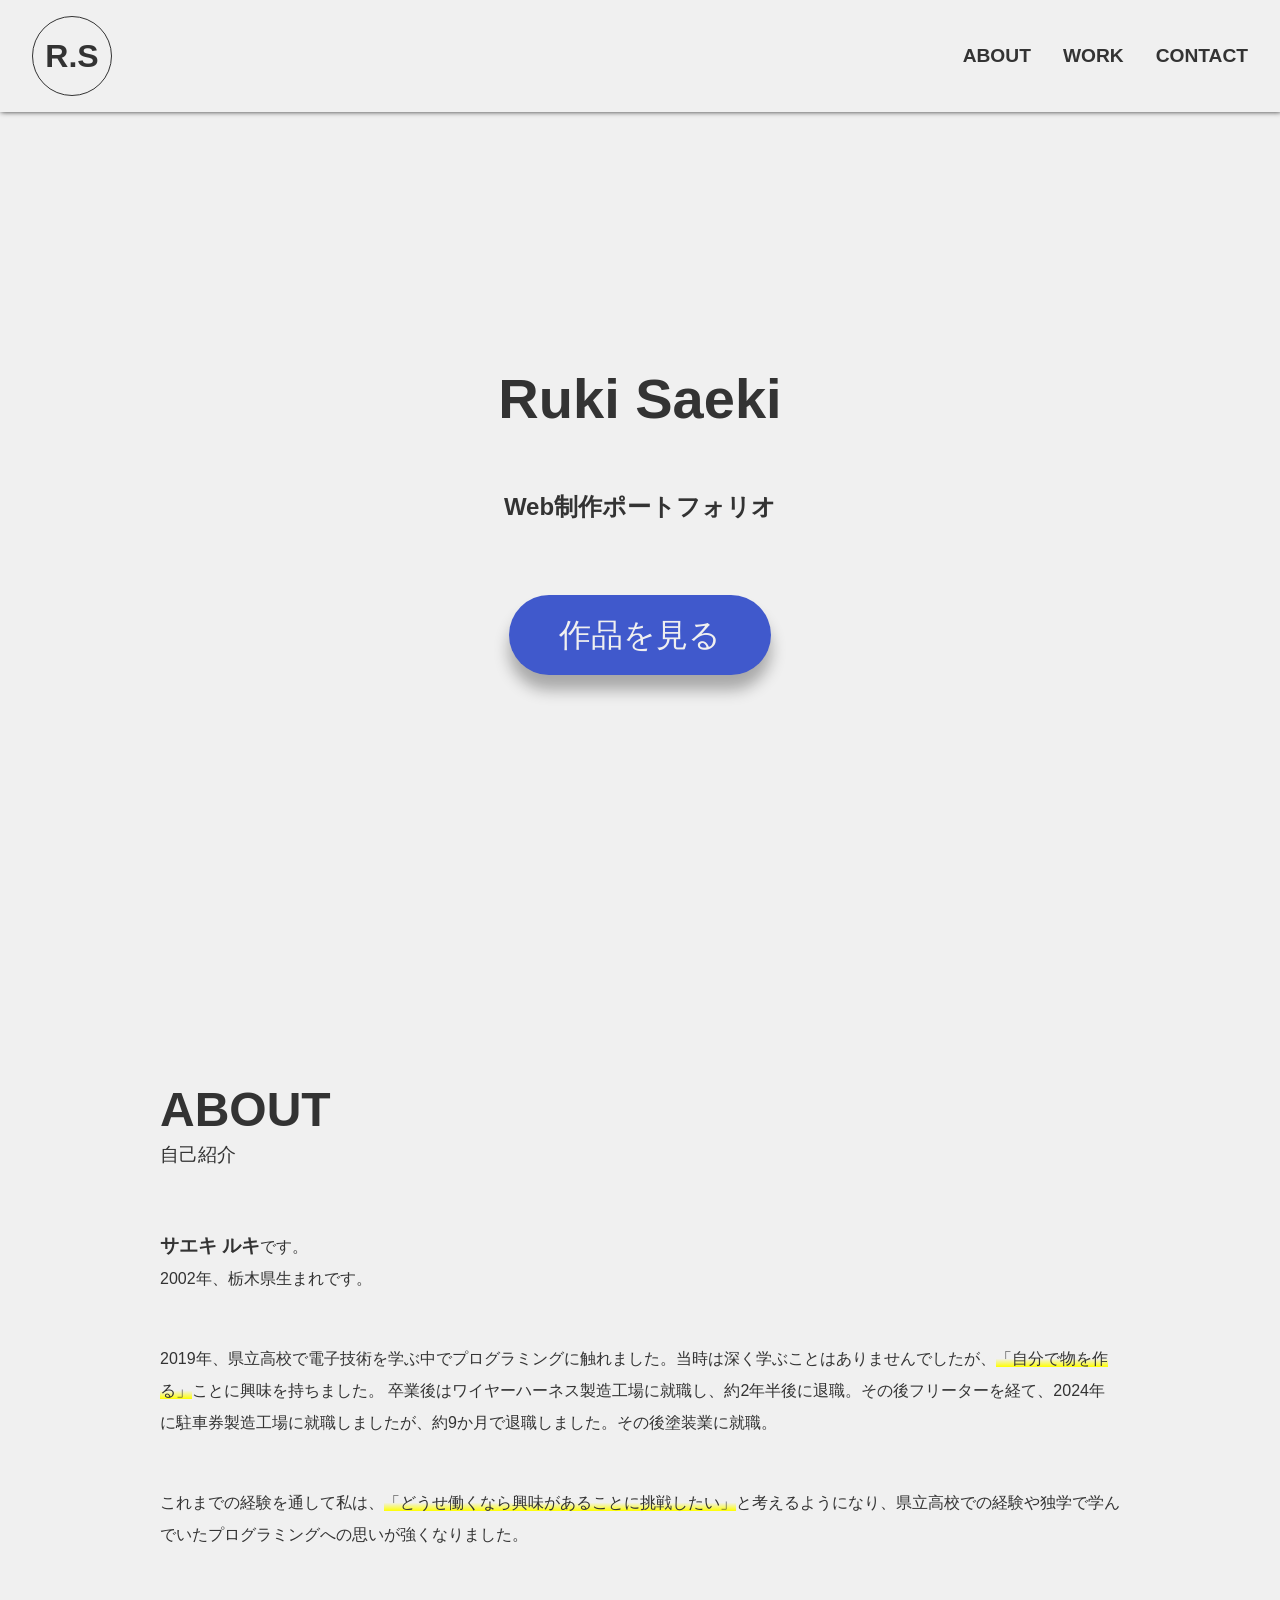
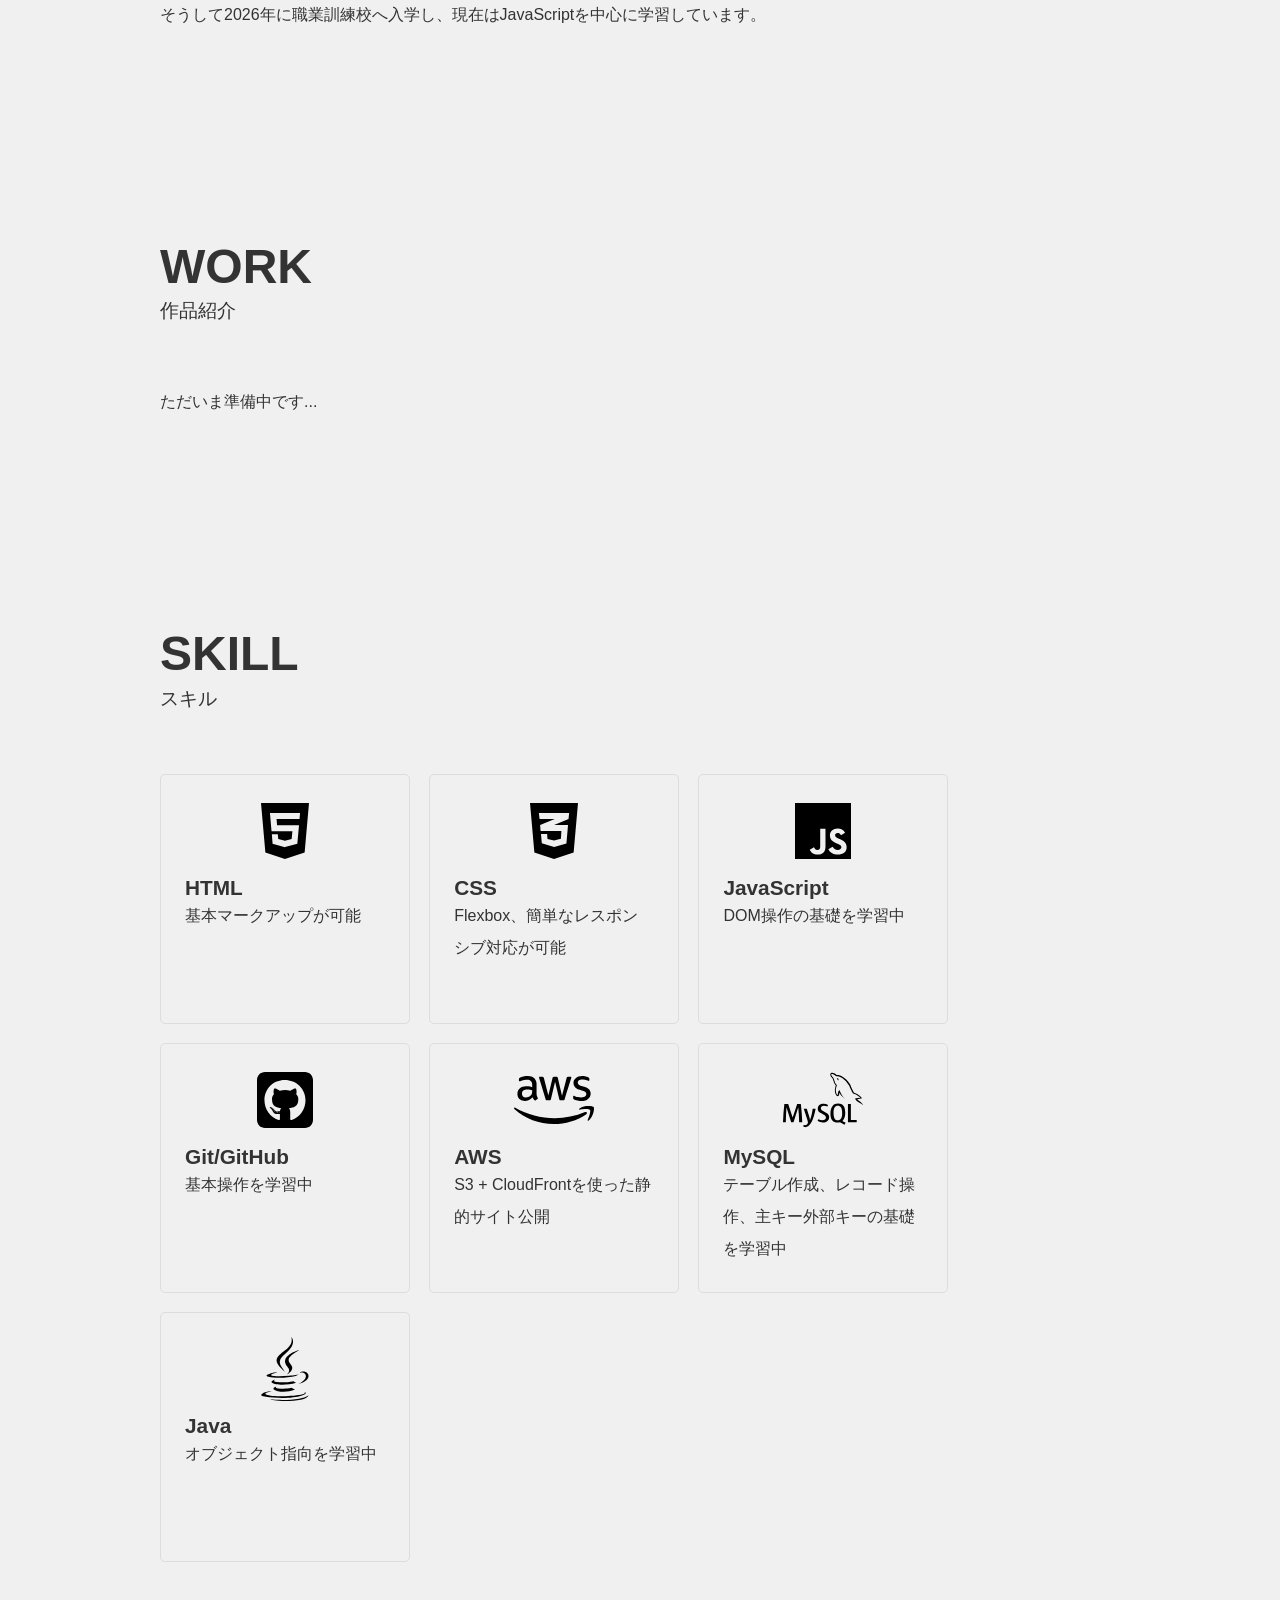
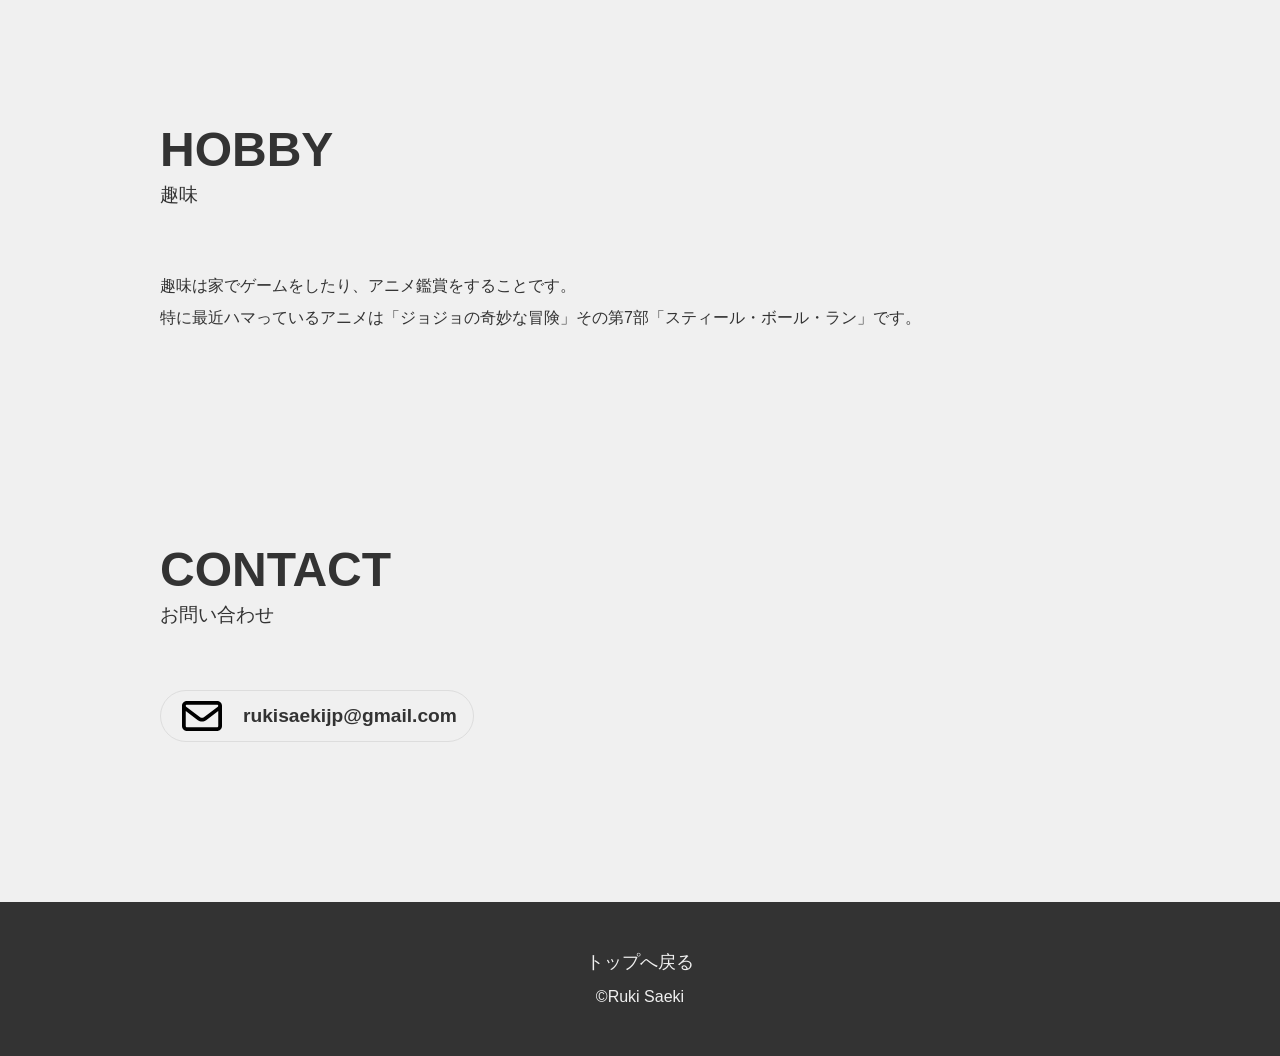
==== commit f0596047: "スキルにjavaを追加" ====
--- a/index.html
+++ b/index.html
@@ -112,6 +112,13 @@
                             <h4>MySQL</h4>
                             <p>テーブル作成、レコード操作、主キー外部キーの基礎を学習中</p>
                         </li>
+                        <li>
+                            <div class="skill_img">
+                                <svg xmlns="http://www.w3.org/2000/svg" viewBox="0 0 640 640"><!--!Font Awesome Free v7.2.0 by @fontawesome - https://fontawesome.com License - https://fontawesome.com/license/free Copyright 2026 Fonticons, Inc.--><path d="M405.8 376.9C415.6 370.2 429.2 364.4 429.2 364.4C429.2 364.4 390.5 371.4 352 374.6C304.9 378.5 254.3 379.3 228.9 375.9C168.8 367.9 261.9 345.8 261.9 345.8C261.9 345.8 225.8 343.4 181.3 364.8C128.8 390.2 311.3 401.8 405.8 376.9zM320.4 344.8C301.4 302.1 237.3 264.6 320.4 199C424.1 117.2 370.9 64 370.9 64C392.4 148.5 295.3 174.1 260.2 226.6C236.3 262.5 271.9 301 320.4 344.8zM435 168.6C435.1 168.6 259.8 212.4 343.5 308.8C368.2 337.2 337 362.8 337 362.8C337 362.8 399.7 330.4 370.9 289.9C344 252.1 323.4 233.3 435 168.6zM428.9 439.1C428.4 440.1 427.7 440.9 426.9 441.7C555.2 408 508 322.8 446.7 344.4C443.4 345.6 440.5 347.8 438.5 350.7C442.1 349.4 445.8 348.4 449.5 347.7C480.5 341.2 525 389.2 428.9 439.1zM476 501.4C476 501.4 490.5 513.3 460.1 522.6C402.2 540.1 219.3 545.4 168.5 523.3C150.2 515.4 184.5 504.3 195.3 502C206.5 499.6 213 500 213 500C192.7 485.7 81.7 528.1 156.6 540.2C360.8 573.4 529 525.3 476 501.4zM252.5 460C173.8 482 300.4 527.4 400.6 484.5C390.8 480.7 381.4 476.1 372.4 470.7C327.7 479.2 307 479.8 266.4 475.2C232.9 471.4 252.5 460 252.5 460zM432.3 557.2C353.6 572 256.5 570.3 199 560.8C199 560.7 210.8 570.5 271.4 574.4C363.6 580.3 505.2 571.1 508.5 527.5C508.5 527.5 502.1 544 432.3 557.2zM388.7 417C329.5 428.4 295.2 428.1 251.9 423.6C218.4 420.1 240.3 403.9 240.3 403.9C153.5 432.7 288.5 465.3 409.8 429.8C402 427 394.8 422.7 388.7 417z"/></svg>
+                            </div>
+                            <h4>Java</h4>
+                            <p>オブジェクト指向を学習中</p>
+                        </li>
                     </ul>
                 </div>
             </section>
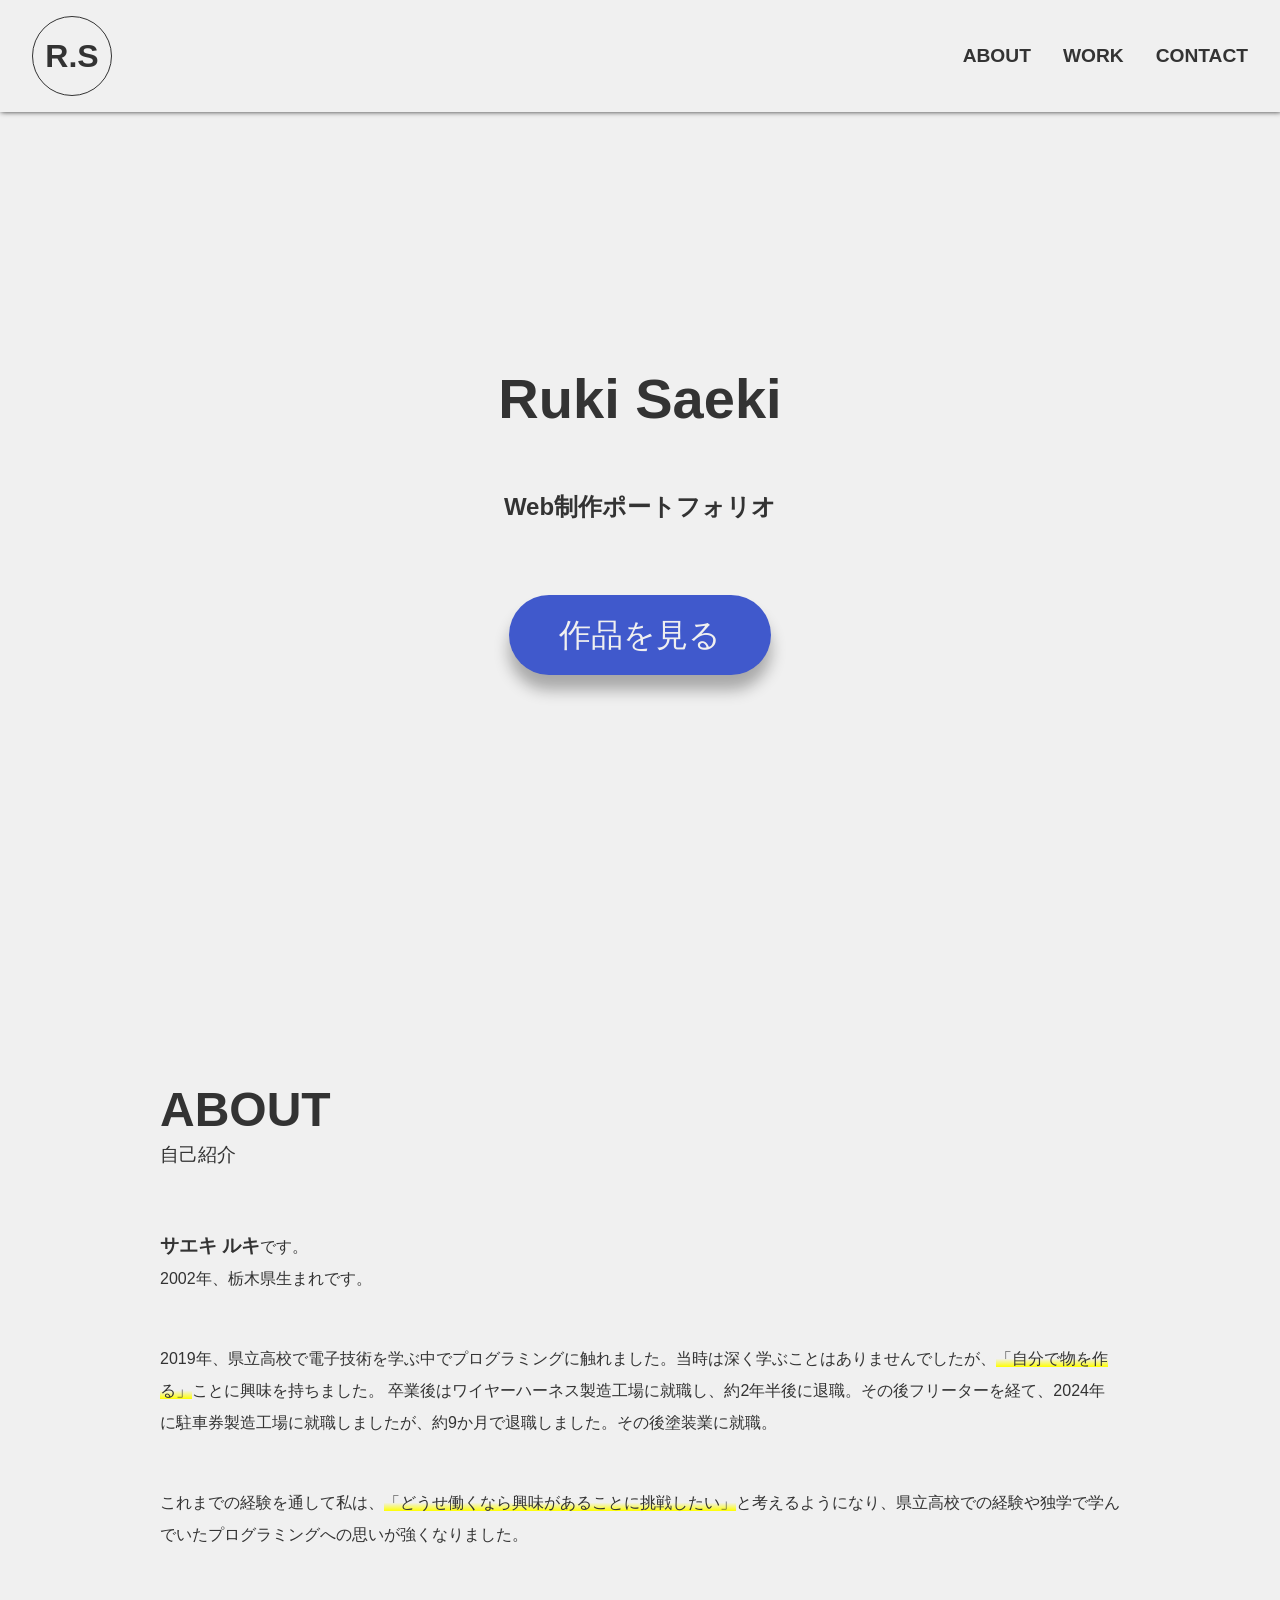
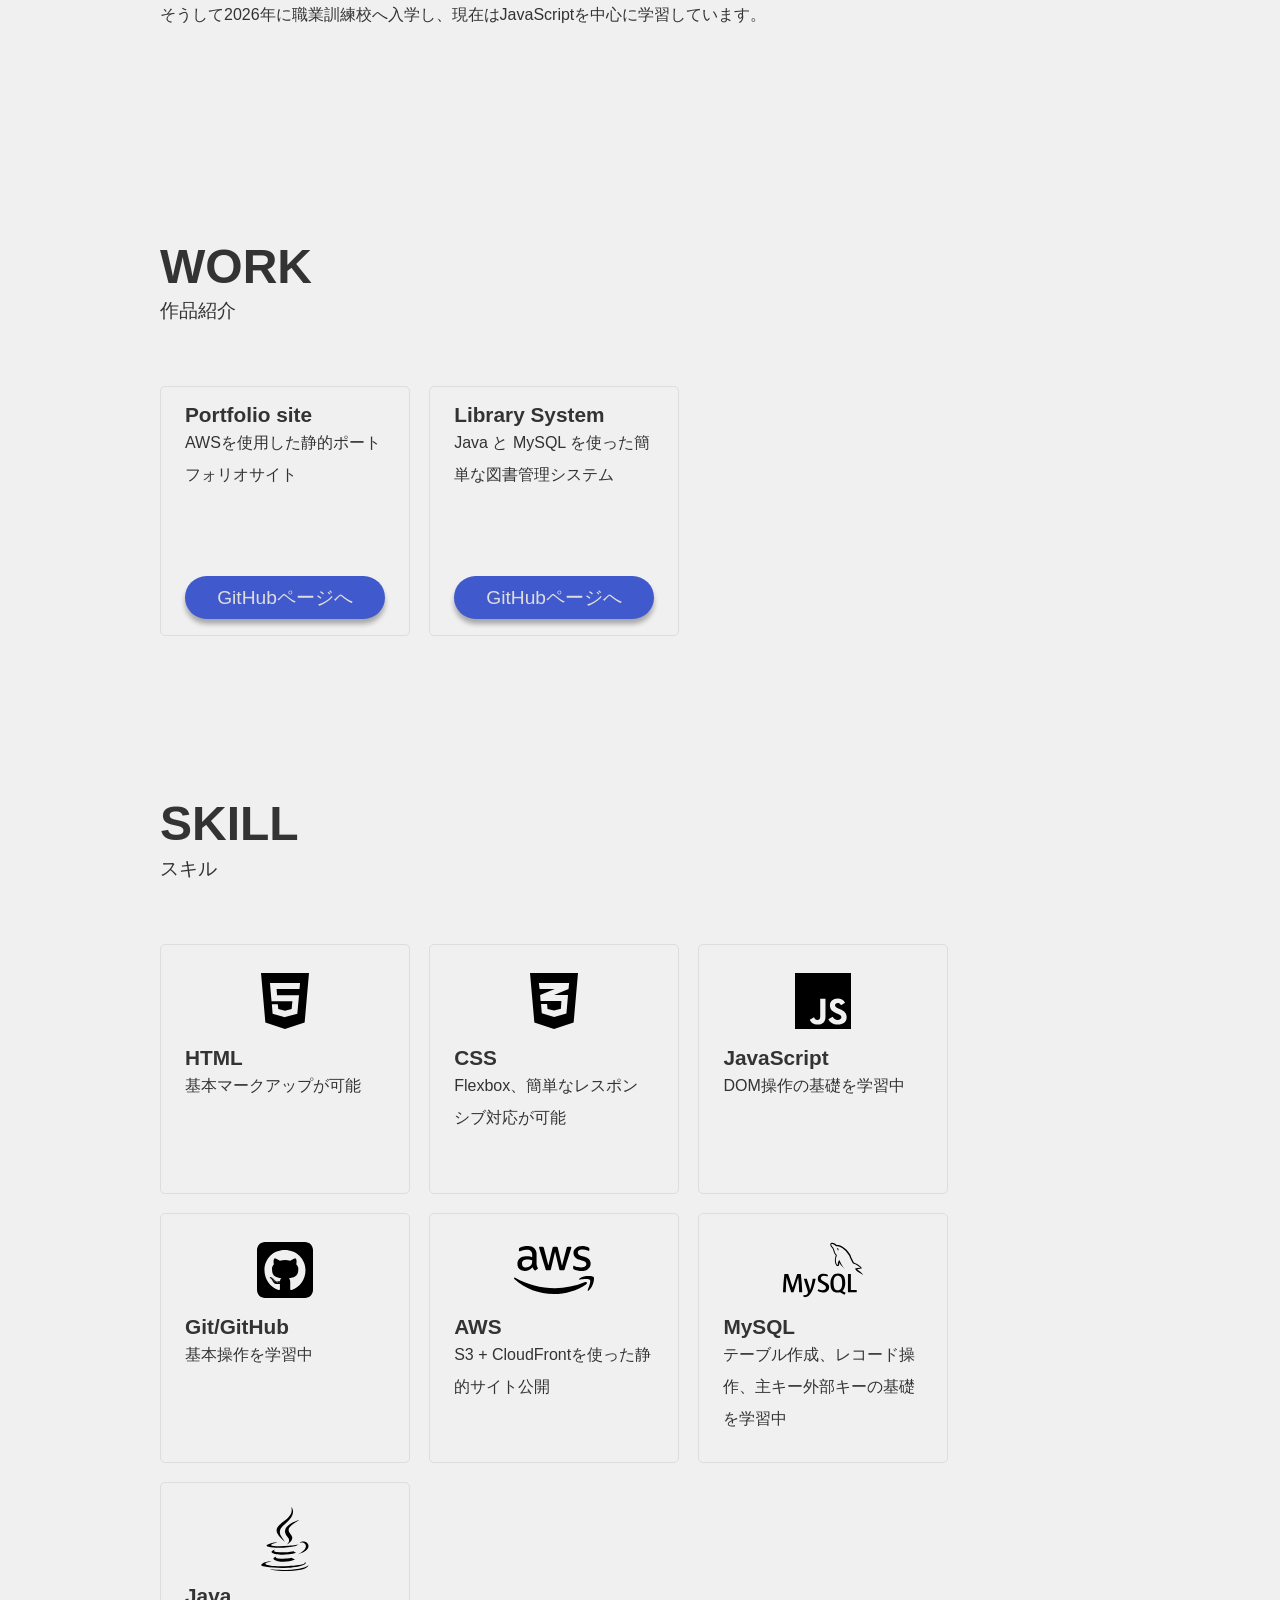
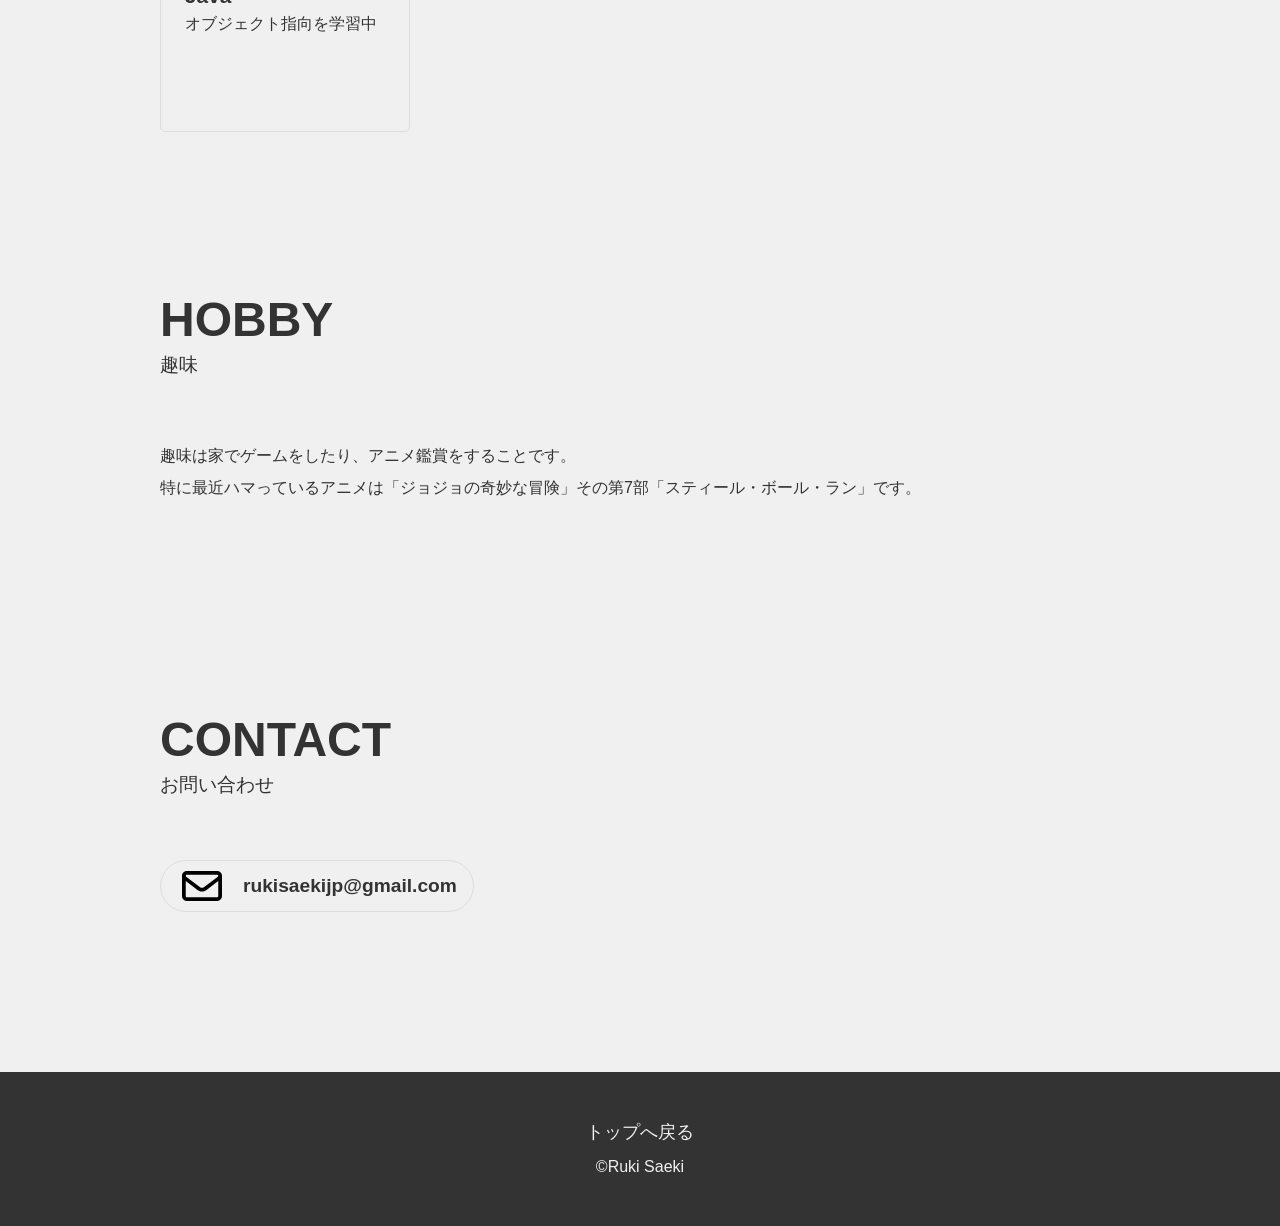
==== commit 98474259: "作品紹介に作品を追加" ====
--- a/index.html
+++ b/index.html
@@ -58,7 +58,14 @@
                 <div class="section_text">
                     <ul class="work">
                         <li>
-                            <p>ただいま準備中です...</p>
+                            <h4>Portfolio site</h4>
+                            <p>AWSを使用した静的ポートフォリオサイト</p>
+                            <a href="https://github.com/00ruki/portfolio" target="_blank" rel="noopener noreferrer">GitHubページへ</a>
+                        </li>
+                        <li>
+                            <h4>Library System</h4>
+                            <p>Java と MySQL を使った簡単な図書管理システム</p>
+                            <a href="https://github.com/00ruki/LibrarySystem" target="_blank" rel="noopener noreferrer">GitHubページへ</a>
                         </li>
                     </ul>
                 </div>
@@ -158,6 +165,7 @@
         <a href="#home">トップへ戻る</a>
         <p>&copy;Ruki Saeki</p>
     </footer>
+    <button id="backToTop">▲</button>
     <script
     src="https://code.jquery.com/jquery-3.7.1.min.js"
     integrity="sha256-/JqT3SQfawRcv/BIHPThkBvs0OEvtFFmqPF/lYI/Cxo="
@@ -194,6 +202,27 @@
                 $("body").removeClass("no-scroll");
             });
         });
+        const backToTop = document.getElementById("backToTop");
+
+        // どの高さで表示するか（例：300px）
+        const showHeight = 300;
+
+        window.addEventListener("scroll", () => {
+            if (window.scrollY > showHeight) {
+                backToTop.classList.add("show");
+            } else {
+                backToTop.classList.remove("show");
+            }
+        });
+
+        // クリックでトップへ戻る
+        backToTop.addEventListener("click", () => {
+            window.scrollTo({
+                top: 0,
+                behavior: "smooth"
+            });
+        });
+
     </script>
 </body>
 </html>
--- a/css/style.css
+++ b/css/style.css
@@ -341,6 +341,61 @@
     }
 }
 
+/* work */
+.work {
+    display: flex;
+    flex-direction: row;
+    flex-wrap: wrap;
+    width: 100%;
+    gap: 1.2rem;
+}
+
+.work li {
+    width: 250px;
+    height: 250px;
+    font-size: 1.3rem;
+    border-radius: 5px;
+    padding: 1rem 1.5rem;
+    border: 1px solid #ddd;
+    display: flex;
+    flex-direction: column;
+}
+
+.work p {
+    margin-bottom: 0;
+}
+
+.work a {
+    margin-top: auto;
+    height: 20%;
+    display: flex;
+    align-items: center;
+    justify-content: center;
+
+    font-size: 1.2rem;
+    text-decoration: none;
+    border-radius: 25px;
+    background-color: #4059cc;
+    color: #ddd;
+    box-shadow: 0 5px 5px rgba(0, 0, 0, 0.3);
+}
+
+.work a:hover {
+    opacity: 0.6;
+}
+
+/* work レスポンシブ */
+@media (max-width: 780px) {
+    .work {
+        justify-content: center;
+    }
+    .work li {
+        width: 250px;
+        height: 230px;
+        font-size: 1rem;
+    }
+}
+
 /* skill */
 .skill {
     display: flex;
@@ -450,4 +505,35 @@
         transform: scale(105%);
         opacity: 0.6;
     }
-}+}
+
+/* トップ戻るボタン */
+#backToTop {
+    position: fixed;
+    bottom: 30px;
+    right: 30px;
+    width: 50px;
+    height: 50px;
+    border-radius: 50%;
+    background: #333;
+    color: #fff;
+    border: none;
+    font-size: 24px;
+    cursor: pointer;
+    display: none; /* 最初は非表示 */
+    align-items: center;
+    justify-content: center;
+    z-index: 999;
+    transition: opacity 0.3s;
+}
+
+#backToTop.show {
+    display: flex;
+    opacity: 1;
+}
+
+@media screen and (max-width: 768px) {
+    #backToTop {
+        display: none !important;
+    }
+}
